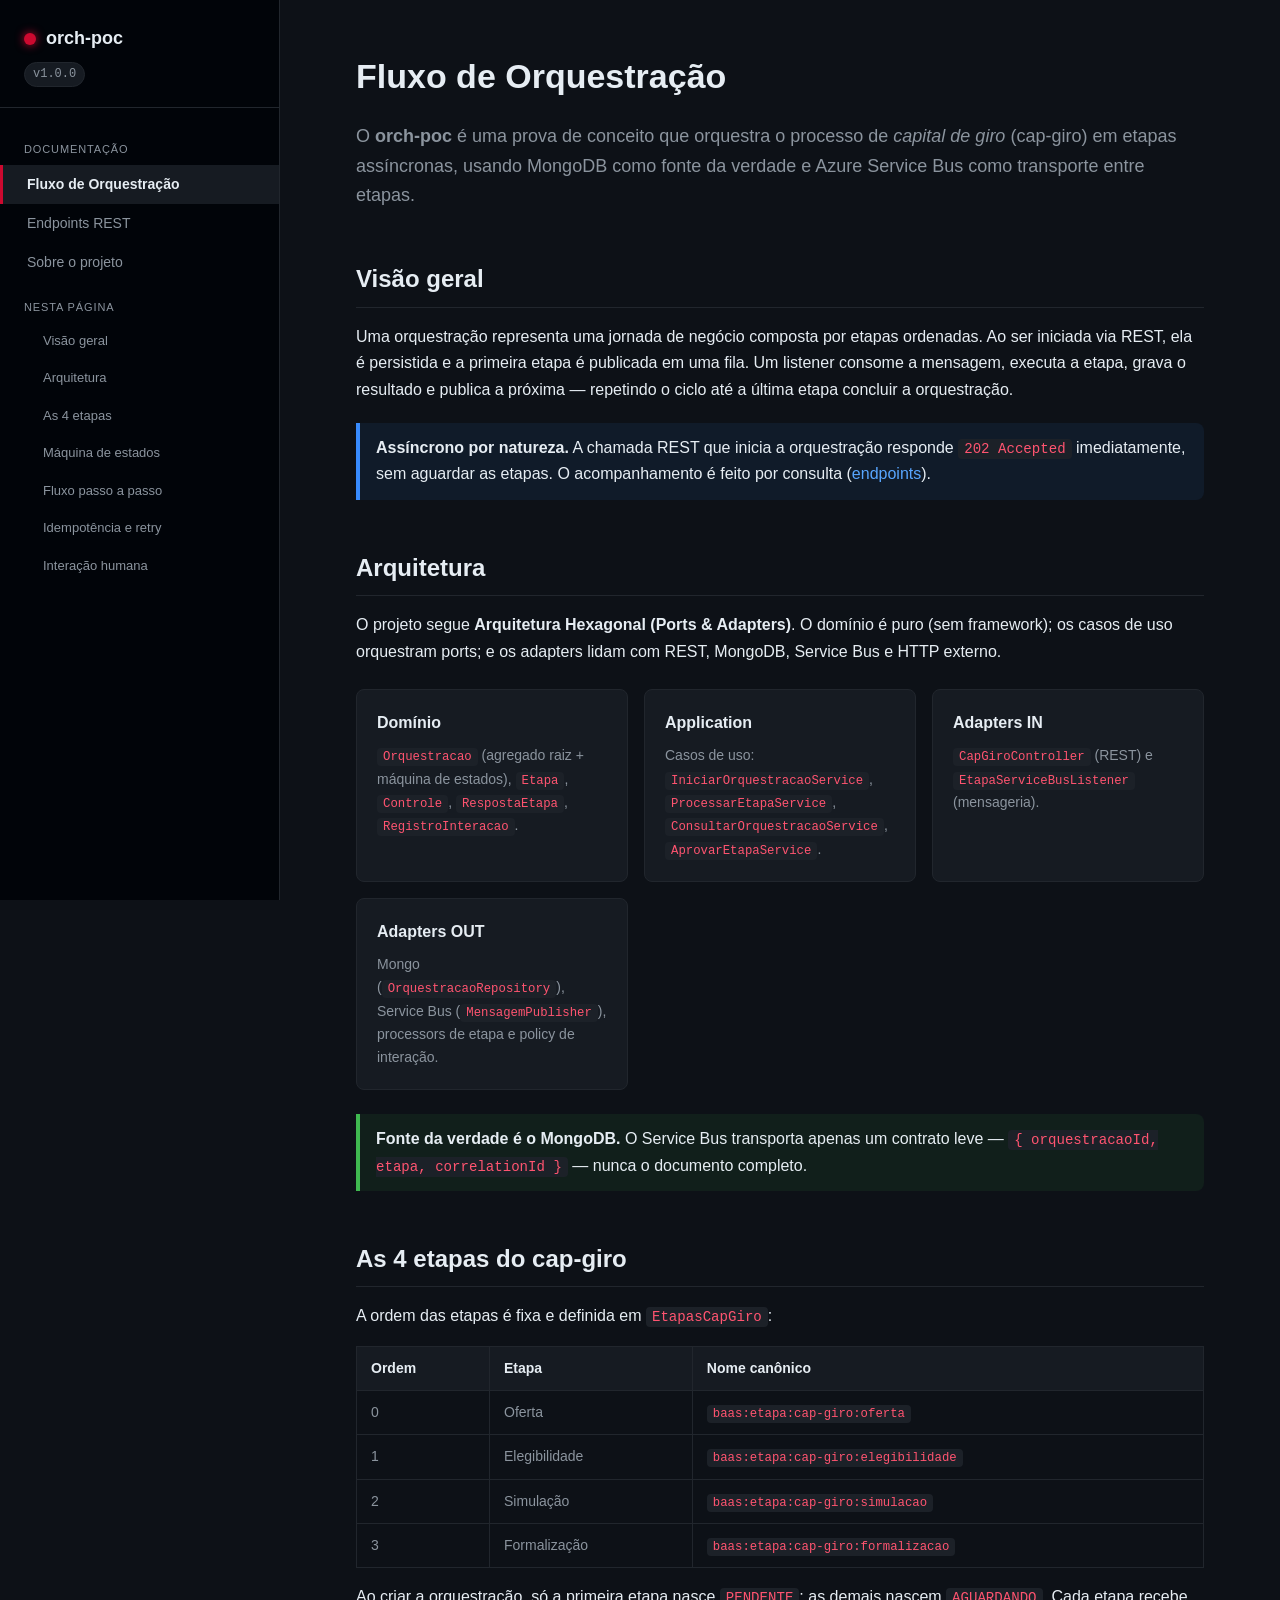
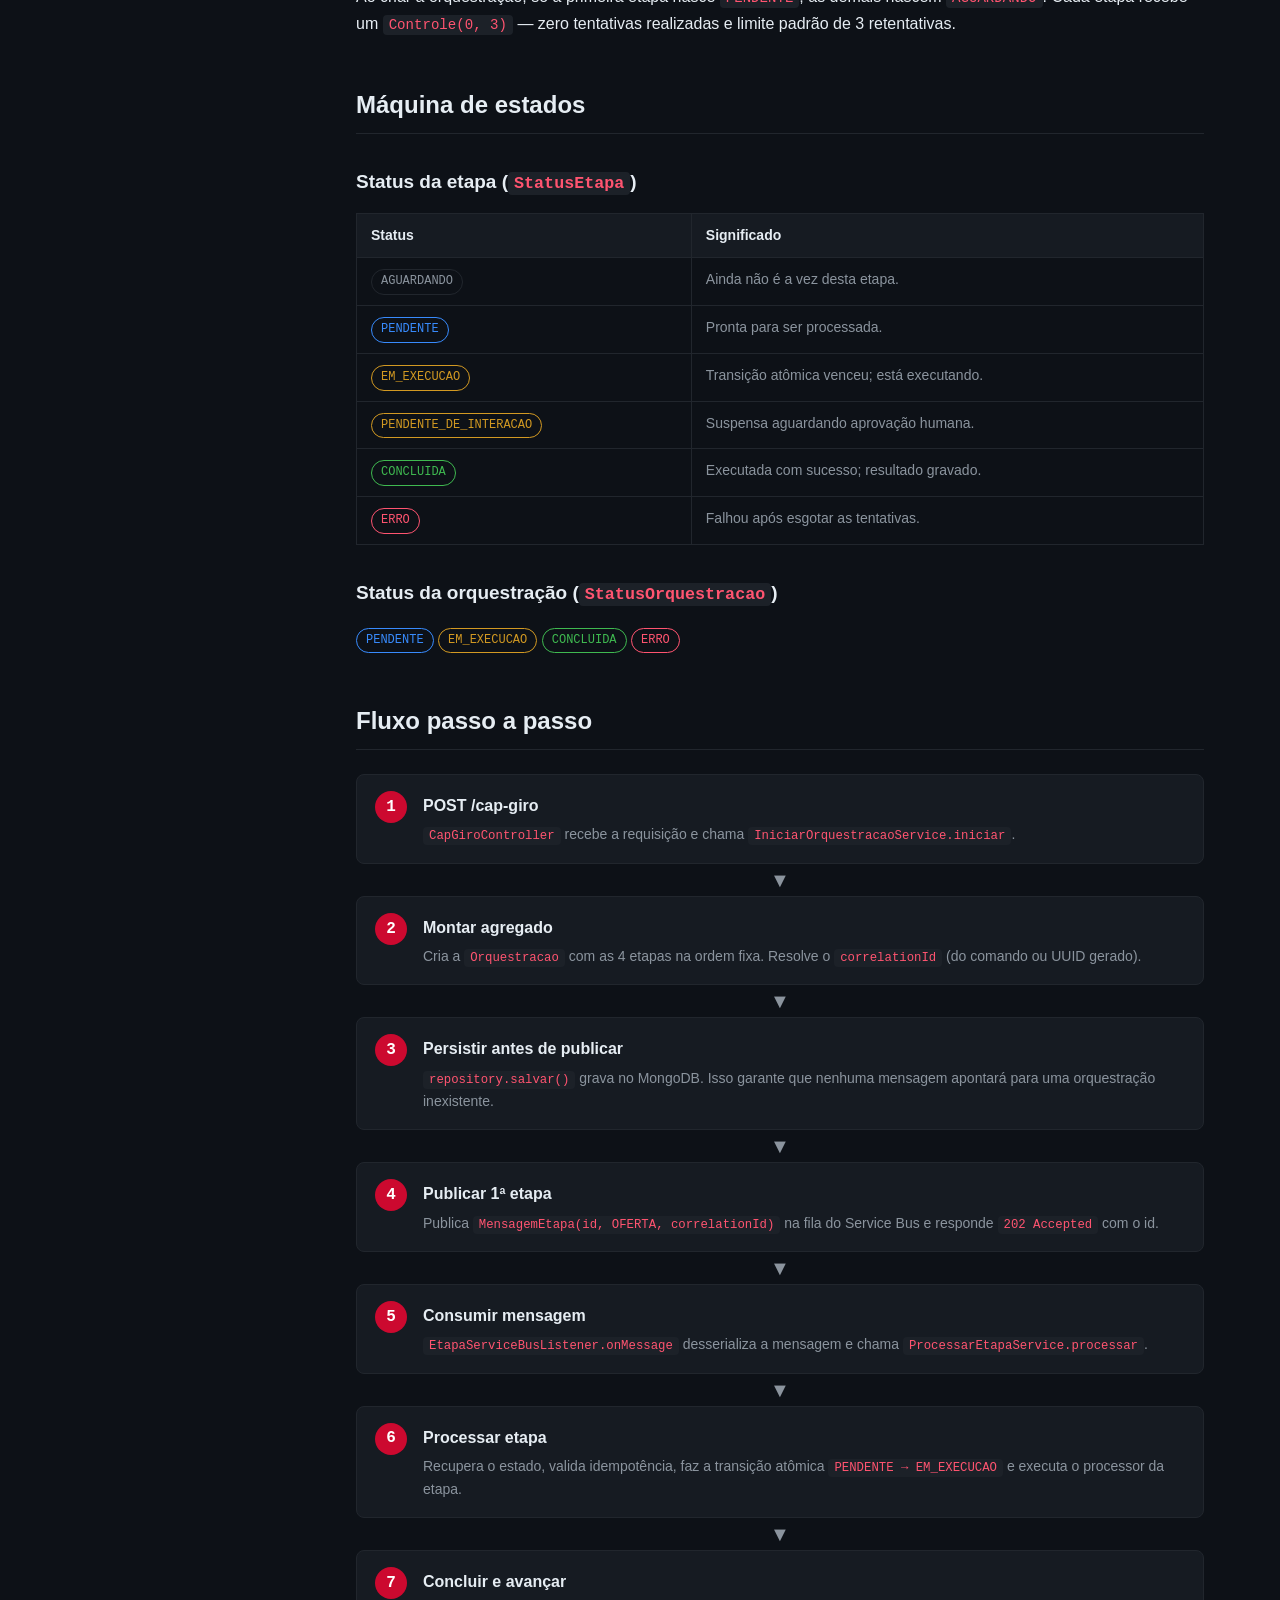
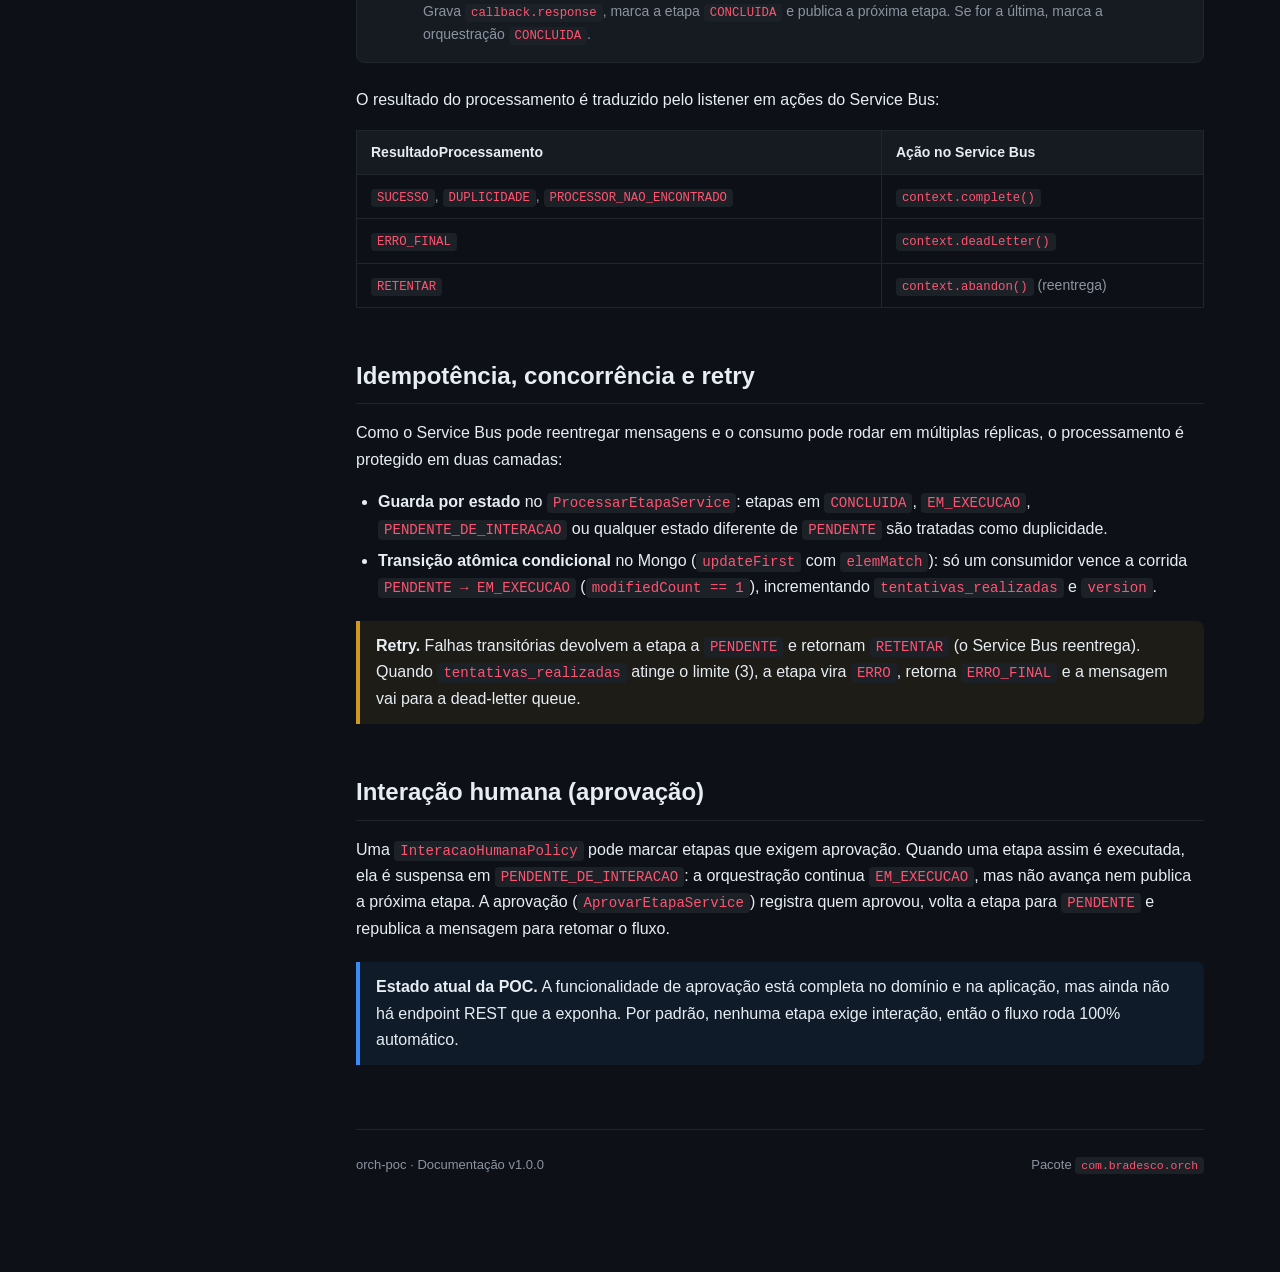
==== docs/index.html @ 972d3a6c "FEAT(INTERACTION)" ====
<!DOCTYPE html>
<html lang="pt-BR">
<head>
    <meta charset="UTF-8">
    <meta name="viewport" content="width=device-width, initial-scale=1.0">
    <title>orch-poc · Fluxo de Orquestração</title>
    <link rel="stylesheet" href="assets/style.css">
</head>
<body>
<div class="layout">

    <!-- ================= SIDEBAR ================= -->
    <aside class="sidebar">
        <div class="brand">
            <h1><span class="dot"></span> orch-poc</h1>
            <span class="ver">v1.0.0</span>
        </div>
        <nav>
            <div class="group-title">Documentação</div>
            <a href="index.html" class="active">Fluxo de Orquestração</a>
            <a href="endpoints.html">Endpoints REST</a>
            <a href="sobre.html">Sobre o projeto</a>

            <div class="group-title">Nesta página</div>
            <a href="#visao" class="sub">Visão geral</a>
            <a href="#arquitetura" class="sub">Arquitetura</a>
            <a href="#etapas" class="sub">As 4 etapas</a>
            <a href="#estados" class="sub">Máquina de estados</a>
            <a href="#fluxo" class="sub">Fluxo passo a passo</a>
            <a href="#idempotencia" class="sub">Idempotência e retry</a>
            <a href="#interacao" class="sub">Interação humana</a>
        </nav>
    </aside>

    <!-- ================= CONTEÚDO ================= -->
    <main class="content">
        <h1>Fluxo de Orquestração</h1>
        <p class="lead">
            O <strong>orch-poc</strong> é uma prova de conceito que orquestra o processo de
            <em>capital de giro</em> (cap-giro) em etapas assíncronas, usando MongoDB como fonte
            da verdade e Azure Service Bus como transporte entre etapas.
        </p>

        <!-- ---------- Visão geral ---------- -->
        <h2 id="visao">Visão geral</h2>
        <p>
            Uma orquestração representa uma jornada de negócio composta por etapas ordenadas.
            Ao ser iniciada via REST, ela é persistida e a primeira etapa é publicada em uma fila.
            Um listener consome a mensagem, executa a etapa, grava o resultado e publica a próxima —
            repetindo o ciclo até a última etapa concluir a orquestração.
        </p>
        <div class="note">
            <strong>Assíncrono por natureza.</strong> A chamada REST que inicia a orquestração
            responde <code>202 Accepted</code> imediatamente, sem aguardar as etapas. O
            acompanhamento é feito por consulta (<a href="endpoints.html">endpoints</a>).
        </div>

        <!-- ---------- Arquitetura ---------- -->
        <h2 id="arquitetura">Arquitetura</h2>
        <p>
            O projeto segue <strong>Arquitetura Hexagonal (Ports &amp; Adapters)</strong>. O domínio é
            puro (sem framework); os casos de uso orquestram ports; e os adapters lidam com REST,
            MongoDB, Service Bus e HTTP externo.
        </p>
        <div class="cards">
            <div class="card">
                <h3>Domínio</h3>
                <p><code>Orquestracao</code> (agregado raiz + máquina de estados), <code>Etapa</code>,
                <code>Controle</code>, <code>RespostaEtapa</code>, <code>RegistroInteracao</code>.</p>
            </div>
            <div class="card">
                <h3>Application</h3>
                <p>Casos de uso: <code>IniciarOrquestracaoService</code>,
                <code>ProcessarEtapaService</code>, <code>ConsultarOrquestracaoService</code>,
                <code>AprovarEtapaService</code>.</p>
            </div>
            <div class="card">
                <h3>Adapters IN</h3>
                <p><code>CapGiroController</code> (REST) e <code>EtapaServiceBusListener</code>
                (mensageria).</p>
            </div>
            <div class="card">
                <h3>Adapters OUT</h3>
                <p>Mongo (<code>OrquestracaoRepository</code>), Service Bus
                (<code>MensagemPublisher</code>), processors de etapa e policy de interação.</p>
            </div>
        </div>
        <div class="note tip">
            <strong>Fonte da verdade é o MongoDB.</strong> O Service Bus transporta apenas um
            contrato leve — <code>{ orquestracaoId, etapa, correlationId }</code> — nunca o
            documento completo.
        </div>

        <!-- ---------- Etapas ---------- -->
        <h2 id="etapas">As 4 etapas do cap-giro</h2>
        <p>A ordem das etapas é fixa e definida em <code>EtapasCapGiro</code>:</p>
        <table>
            <thead>
                <tr><th>Ordem</th><th>Etapa</th><th>Nome canônico</th></tr>
            </thead>
            <tbody>
                <tr><td>0</td><td>Oferta</td><td><code>baas:etapa:cap-giro:oferta</code></td></tr>
                <tr><td>1</td><td>Elegibilidade</td><td><code>baas:etapa:cap-giro:elegibilidade</code></td></tr>
                <tr><td>2</td><td>Simulação</td><td><code>baas:etapa:cap-giro:simulacao</code></td></tr>
                <tr><td>3</td><td>Formalização</td><td><code>baas:etapa:cap-giro:formalizacao</code></td></tr>
            </tbody>
        </table>
        <p>
            Ao criar a orquestração, só a primeira etapa nasce <code>PENDENTE</code>; as demais
            nascem <code>AGUARDANDO</code>. Cada etapa recebe um <code>Controle(0, 3)</code>
            — zero tentativas realizadas e limite padrão de 3 retentativas.
        </p>

        <!-- ---------- Estados ---------- -->
        <h2 id="estados">Máquina de estados</h2>
        <h3>Status da etapa (<code>StatusEtapa</code>)</h3>
        <table>
            <thead><tr><th>Status</th><th>Significado</th></tr></thead>
            <tbody>
                <tr><td><span class="pill">AGUARDANDO</span></td><td>Ainda não é a vez desta etapa.</td></tr>
                <tr><td><span class="pill info">PENDENTE</span></td><td>Pronta para ser processada.</td></tr>
                <tr><td><span class="pill warn">EM_EXECUCAO</span></td><td>Transição atômica venceu; está executando.</td></tr>
                <tr><td><span class="pill warn">PENDENTE_DE_INTERACAO</span></td><td>Suspensa aguardando aprovação humana.</td></tr>
                <tr><td><span class="pill ok">CONCLUIDA</span></td><td>Executada com sucesso; resultado gravado.</td></tr>
                <tr><td><span class="pill err">ERRO</span></td><td>Falhou após esgotar as tentativas.</td></tr>
            </tbody>
        </table>
        <h3>Status da orquestração (<code>StatusOrquestracao</code>)</h3>
        <p>
            <span class="pill info">PENDENTE</span>
            <span class="pill warn">EM_EXECUCAO</span>
            <span class="pill ok">CONCLUIDA</span>
            <span class="pill err">ERRO</span>
        </p>

        <!-- ---------- Fluxo passo a passo ---------- -->
        <h2 id="fluxo">Fluxo passo a passo</h2>
        <div class="flow">
            <div class="step">
                <div class="num">1</div>
                <div class="body">
                    <h4>POST /cap-giro</h4>
                    <p><code>CapGiroController</code> recebe a requisição e chama
                    <code>IniciarOrquestracaoService.iniciar</code>.</p>
                </div>
            </div>
            <div class="arrow">▼</div>
            <div class="step">
                <div class="num">2</div>
                <div class="body">
                    <h4>Montar agregado</h4>
                    <p>Cria a <code>Orquestracao</code> com as 4 etapas na ordem fixa. Resolve o
                    <code>correlationId</code> (do comando ou UUID gerado).</p>
                </div>
            </div>
            <div class="arrow">▼</div>
            <div class="step">
                <div class="num">3</div>
                <div class="body">
                    <h4>Persistir antes de publicar</h4>
                    <p><code>repository.salvar()</code> grava no MongoDB. Isso garante que nenhuma
                    mensagem apontará para uma orquestração inexistente.</p>
                </div>
            </div>
            <div class="arrow">▼</div>
            <div class="step">
                <div class="num">4</div>
                <div class="body">
                    <h4>Publicar 1ª etapa</h4>
                    <p>Publica <code>MensagemEtapa(id, OFERTA, correlationId)</code> na fila do
                    Service Bus e responde <code>202 Accepted</code> com o id.</p>
                </div>
            </div>
            <div class="arrow">▼</div>
            <div class="step">
                <div class="num">5</div>
                <div class="body">
                    <h4>Consumir mensagem</h4>
                    <p><code>EtapaServiceBusListener.onMessage</code> desserializa a mensagem e chama
                    <code>ProcessarEtapaService.processar</code>.</p>
                </div>
            </div>
            <div class="arrow">▼</div>
            <div class="step">
                <div class="num">6</div>
                <div class="body">
                    <h4>Processar etapa</h4>
                    <p>Recupera o estado, valida idempotência, faz a transição atômica
                    <code>PENDENTE → EM_EXECUCAO</code> e executa o processor da etapa.</p>
                </div>
            </div>
            <div class="arrow">▼</div>
            <div class="step">
                <div class="num">7</div>
                <div class="body">
                    <h4>Concluir e avançar</h4>
                    <p>Grava <code>callback.response</code>, marca a etapa <code>CONCLUIDA</code> e
                    publica a próxima etapa. Se for a última, marca a orquestração
                    <code>CONCLUIDA</code>.</p>
                </div>
            </div>
        </div>

        <p>O resultado do processamento é traduzido pelo listener em ações do Service Bus:</p>
        <table>
            <thead><tr><th>ResultadoProcessamento</th><th>Ação no Service Bus</th></tr></thead>
            <tbody>
                <tr><td><code>SUCESSO</code>, <code>DUPLICIDADE</code>, <code>PROCESSOR_NAO_ENCONTRADO</code></td><td><code>context.complete()</code></td></tr>
                <tr><td><code>ERRO_FINAL</code></td><td><code>context.deadLetter()</code></td></tr>
                <tr><td><code>RETENTAR</code></td><td><code>context.abandon()</code> (reentrega)</td></tr>
            </tbody>
        </table>

        <!-- ---------- Idempotência ---------- -->
        <h2 id="idempotencia">Idempotência, concorrência e retry</h2>
        <p>
            Como o Service Bus pode reentregar mensagens e o consumo pode rodar em múltiplas
            réplicas, o processamento é protegido em duas camadas:
        </p>
        <ul>
            <li>
                <strong>Guarda por estado</strong> no <code>ProcessarEtapaService</code>: etapas em
                <code>CONCLUIDA</code>, <code>EM_EXECUCAO</code>, <code>PENDENTE_DE_INTERACAO</code>
                ou qualquer estado diferente de <code>PENDENTE</code> são tratadas como duplicidade.
            </li>
            <li>
                <strong>Transição atômica condicional</strong> no Mongo
                (<code>updateFirst</code> com <code>elemMatch</code>): só um consumidor vence a
                corrida <code>PENDENTE → EM_EXECUCAO</code> (<code>modifiedCount == 1</code>),
                incrementando <code>tentativas_realizadas</code> e <code>version</code>.
            </li>
        </ul>
        <div class="note warn">
            <strong>Retry.</strong> Falhas transitórias devolvem a etapa a <code>PENDENTE</code> e
            retornam <code>RETENTAR</code> (o Service Bus reentrega). Quando
            <code>tentativas_realizadas</code> atinge o limite (3), a etapa vira <code>ERRO</code>,
            retorna <code>ERRO_FINAL</code> e a mensagem vai para a dead-letter queue.
        </div>

        <!-- ---------- Interação humana ---------- -->
        <h2 id="interacao">Interação humana (aprovação)</h2>
        <p>
            Uma <code>InteracaoHumanaPolicy</code> pode marcar etapas que exigem aprovação. Quando
            uma etapa assim é executada, ela é suspensa em <code>PENDENTE_DE_INTERACAO</code>:
            a orquestração continua <code>EM_EXECUCAO</code>, mas não avança nem publica a próxima
            etapa. A aprovação (<code>AprovarEtapaService</code>) registra quem aprovou, volta a
            etapa para <code>PENDENTE</code> e republica a mensagem para retomar o fluxo.
        </p>
        <div class="note">
            <strong>Estado atual da POC.</strong> A funcionalidade de aprovação está completa no
            domínio e na aplicação, mas ainda não há endpoint REST que a exponha. Por padrão,
            nenhuma etapa exige interação, então o fluxo roda 100% automático.
        </div>

        <footer class="docfooter">
            <span>orch-poc · Documentação v1.0.0</span>
            <span>Pacote <code>com.bradesco.orch</code></span>
        </footer>
    </main>
</div>
</body>
</html>
---- docs/assets/style.css ----
/* ==========================================================================
   orch-poc — documentacao
   Tema escuro com sidebar fixa. Compartilhado por todas as paginas.
   ========================================================================== */

:root {
    --bg: #0d1117;
    --bg-elev: #161b22;
    --bg-sidebar: #010409;
    --border: #21262d;
    --text: #e6edf3;
    --text-muted: #8b949e;
    --accent: #cc092f;          /* vermelho Bradesco */
    --accent-soft: #ff5470;
    --link: #58a6ff;
    --code-bg: #1c2128;
    --green: #3fb950;
    --yellow: #d29922;
    --blue: #388bfd;
    --purple: #a371f7;
    --sidebar-w: 280px;
    --radius: 8px;
    --font: -apple-system, BlinkMacSystemFont, "Segoe UI", Roboto, Helvetica, Arial, sans-serif;
    --mono: "SFMono-Regular", ui-monospace, "Cascadia Code", Consolas, "Liberation Mono", monospace;
}

* { box-sizing: border-box; }

html { scroll-behavior: smooth; }

body {
    margin: 0;
    background: var(--bg);
    color: var(--text);
    font-family: var(--font);
    font-size: 16px;
    line-height: 1.65;
    -webkit-font-smoothing: antialiased;
}

a { color: var(--link); text-decoration: none; }
a:hover { text-decoration: underline; }

/* ---------- Layout ---------- */
.layout { display: flex; min-height: 100vh; }

/* ---------- Sidebar ---------- */
.sidebar {
    width: var(--sidebar-w);
    min-width: var(--sidebar-w);
    background: var(--bg-sidebar);
    border-right: 1px solid var(--border);
    padding: 24px 0;
    position: sticky;
    top: 0;
    height: 100vh;
    overflow-y: auto;
}

.sidebar .brand {
    padding: 0 24px 20px;
    border-bottom: 1px solid var(--border);
    margin-bottom: 16px;
}
.sidebar .brand h1 {
    font-size: 18px;
    margin: 0;
    display: flex;
    align-items: center;
    gap: 10px;
}
.sidebar .brand .dot {
    width: 12px; height: 12px; border-radius: 50%;
    background: var(--accent);
    box-shadow: 0 0 10px var(--accent);
}
.sidebar .brand .ver {
    display: inline-block;
    margin-top: 8px;
    font-size: 12px;
    color: var(--text-muted);
    font-family: var(--mono);
    background: var(--bg-elev);
    border: 1px solid var(--border);
    padding: 2px 8px;
    border-radius: 20px;
}

.sidebar nav .group-title {
    padding: 16px 24px 6px;
    font-size: 11px;
    letter-spacing: 0.08em;
    text-transform: uppercase;
    color: var(--text-muted);
}
.sidebar nav a {
    display: block;
    padding: 8px 24px;
    color: var(--text-muted);
    border-left: 3px solid transparent;
    font-size: 14px;
}
.sidebar nav a:hover {
    color: var(--text);
    background: var(--bg-elev);
    text-decoration: none;
}
.sidebar nav a.active {
    color: var(--text);
    border-left-color: var(--accent);
    background: var(--bg-elev);
    font-weight: 600;
}
.sidebar nav a.sub { padding-left: 40px; font-size: 13px; }

/* ---------- Content ---------- */
.content {
    flex: 1;
    padding: 48px 56px 96px;
    max-width: 960px;
    margin: 0 auto;
    width: 100%;
}

.content h1 { font-size: 34px; margin: 0 0 8px; }
.content h2 {
    font-size: 24px;
    margin: 48px 0 16px;
    padding-bottom: 8px;
    border-bottom: 1px solid var(--border);
}
.content h3 { font-size: 19px; margin: 32px 0 12px; }
.content p { color: var(--text); }
.content .lead { color: var(--text-muted); font-size: 18px; margin-bottom: 32px; }

.content ul, .content ol { padding-left: 22px; }
.content li { margin: 6px 0; }

/* ---------- Code ---------- */
code {
    font-family: var(--mono);
    font-size: 0.88em;
    background: var(--code-bg);
    padding: 2px 6px;
    border-radius: 4px;
    color: var(--accent-soft);
}
pre {
    background: var(--code-bg);
    border: 1px solid var(--border);
    border-radius: var(--radius);
    padding: 16px 18px;
    overflow-x: auto;
    line-height: 1.5;
}
pre code {
    background: none;
    padding: 0;
    color: var(--text);
    font-size: 13.5px;
}

/* ---------- Tables ---------- */
table {
    width: 100%;
    border-collapse: collapse;
    margin: 16px 0;
    font-size: 14px;
}
th, td {
    text-align: left;
    padding: 10px 14px;
    border: 1px solid var(--border);
    vertical-align: top;
}
th { background: var(--bg-elev); color: var(--text); font-weight: 600; }
td { color: var(--text-muted); }
td code { color: var(--accent-soft); }

/* ---------- Callouts ---------- */
.note {
    border-left: 4px solid var(--blue);
    background: rgba(56, 139, 253, 0.08);
    padding: 12px 16px;
    border-radius: 0 var(--radius) var(--radius) 0;
    margin: 20px 0;
}
.note.warn { border-left-color: var(--yellow); background: rgba(210, 153, 34, 0.08); }
.note.tip  { border-left-color: var(--green); background: rgba(63, 185, 80, 0.08); }
.note strong { color: var(--text); }

/* ---------- HTTP method badges ---------- */
.method {
    display: inline-block;
    font-family: var(--mono);
    font-size: 12px;
    font-weight: 700;
    padding: 3px 10px;
    border-radius: 5px;
    margin-right: 8px;
    color: #fff;
}
.method.get  { background: var(--blue); }
.method.post { background: var(--green); }
.method.put  { background: var(--yellow); color: #000; }
.method.del  { background: var(--accent); }

.endpoint {
    background: var(--bg-elev);
    border: 1px solid var(--border);
    border-radius: var(--radius);
    padding: 20px 24px;
    margin: 24px 0;
}
.endpoint .path {
    font-family: var(--mono);
    font-size: 15px;
    color: var(--text);
}

/* ---------- Status pills ---------- */
.pill {
    display: inline-block;
    font-family: var(--mono);
    font-size: 12px;
    padding: 2px 9px;
    border-radius: 20px;
    border: 1px solid var(--border);
    color: var(--text-muted);
}
.pill.ok   { color: var(--green);  border-color: var(--green); }
.pill.warn { color: var(--yellow); border-color: var(--yellow); }
.pill.err  { color: var(--accent-soft); border-color: var(--accent-soft); }
.pill.info { color: var(--blue);   border-color: var(--blue); }

/* ---------- Flow diagram ---------- */
.flow {
    display: flex;
    flex-direction: column;
    gap: 12px;
    margin: 24px 0;
}
.flow .step {
    display: flex;
    gap: 16px;
    align-items: flex-start;
    background: var(--bg-elev);
    border: 1px solid var(--border);
    border-radius: var(--radius);
    padding: 16px 18px;
}
.flow .step .num {
    flex: 0 0 32px;
    height: 32px; width: 32px;
    display: flex; align-items: center; justify-content: center;
    background: var(--accent);
    color: #fff;
    border-radius: 50%;
    font-weight: 700;
    font-family: var(--mono);
}
.flow .step .body h4 { margin: 2px 0 4px; font-size: 16px; }
.flow .step .body p { margin: 0; color: var(--text-muted); font-size: 14px; }
.flow .arrow { text-align: center; color: var(--text-muted); font-size: 20px; line-height: 0.4; }

/* ---------- Cards ---------- */
.cards { display: grid; grid-template-columns: repeat(auto-fit, minmax(220px, 1fr)); gap: 16px; margin: 24px 0; }
.card {
    background: var(--bg-elev);
    border: 1px solid var(--border);
    border-radius: var(--radius);
    padding: 20px;
}
.card h3 { margin: 0 0 8px; font-size: 16px; }
.card p { margin: 0; color: var(--text-muted); font-size: 14px; }

/* ---------- Footer ---------- */
.docfooter {
    margin-top: 64px;
    padding-top: 24px;
    border-top: 1px solid var(--border);
    color: var(--text-muted);
    font-size: 13px;
    display: flex;
    justify-content: space-between;
    flex-wrap: wrap;
    gap: 8px;
}

/* ---------- Responsive ---------- */
@media (max-width: 800px) {
    .layout { flex-direction: column; }
    .sidebar { width: 100%; min-width: 0; height: auto; position: relative; }
    .sidebar { height: auto; }
    .content { padding: 32px 20px 64px; }
}
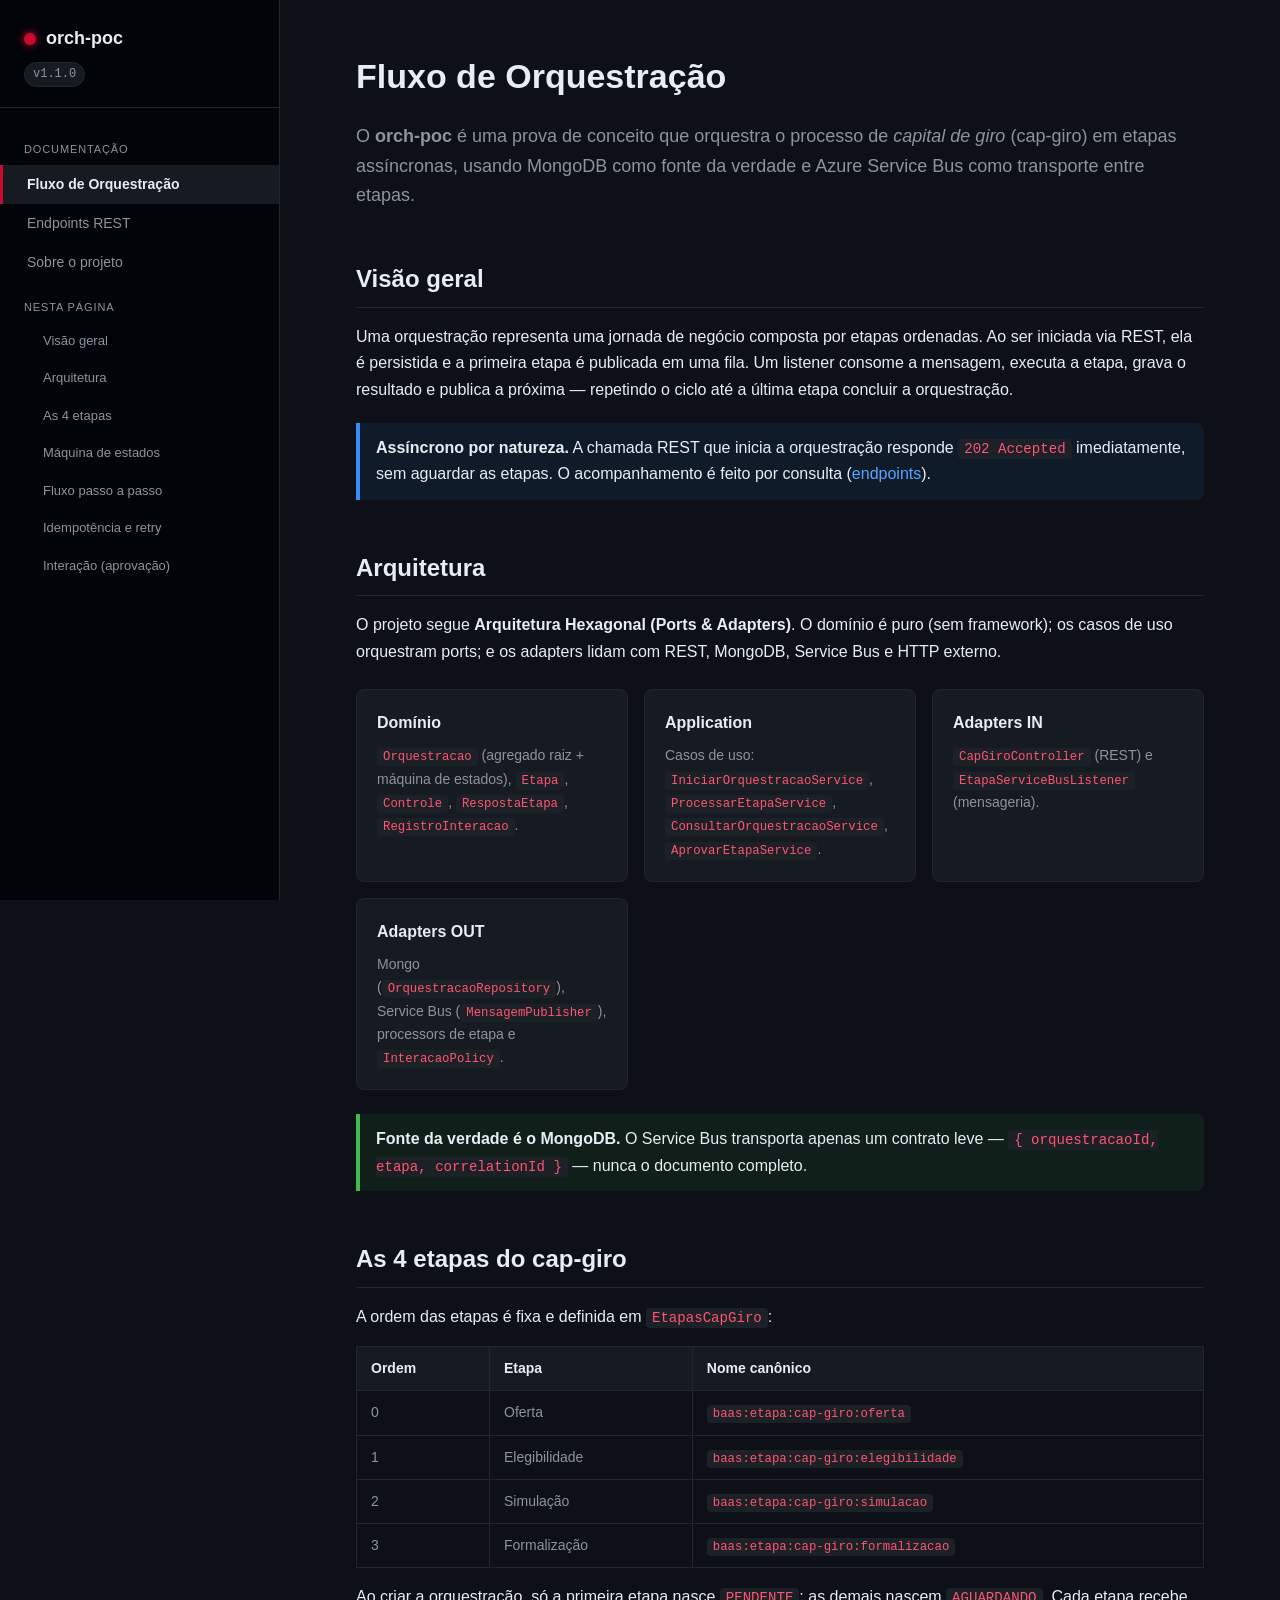
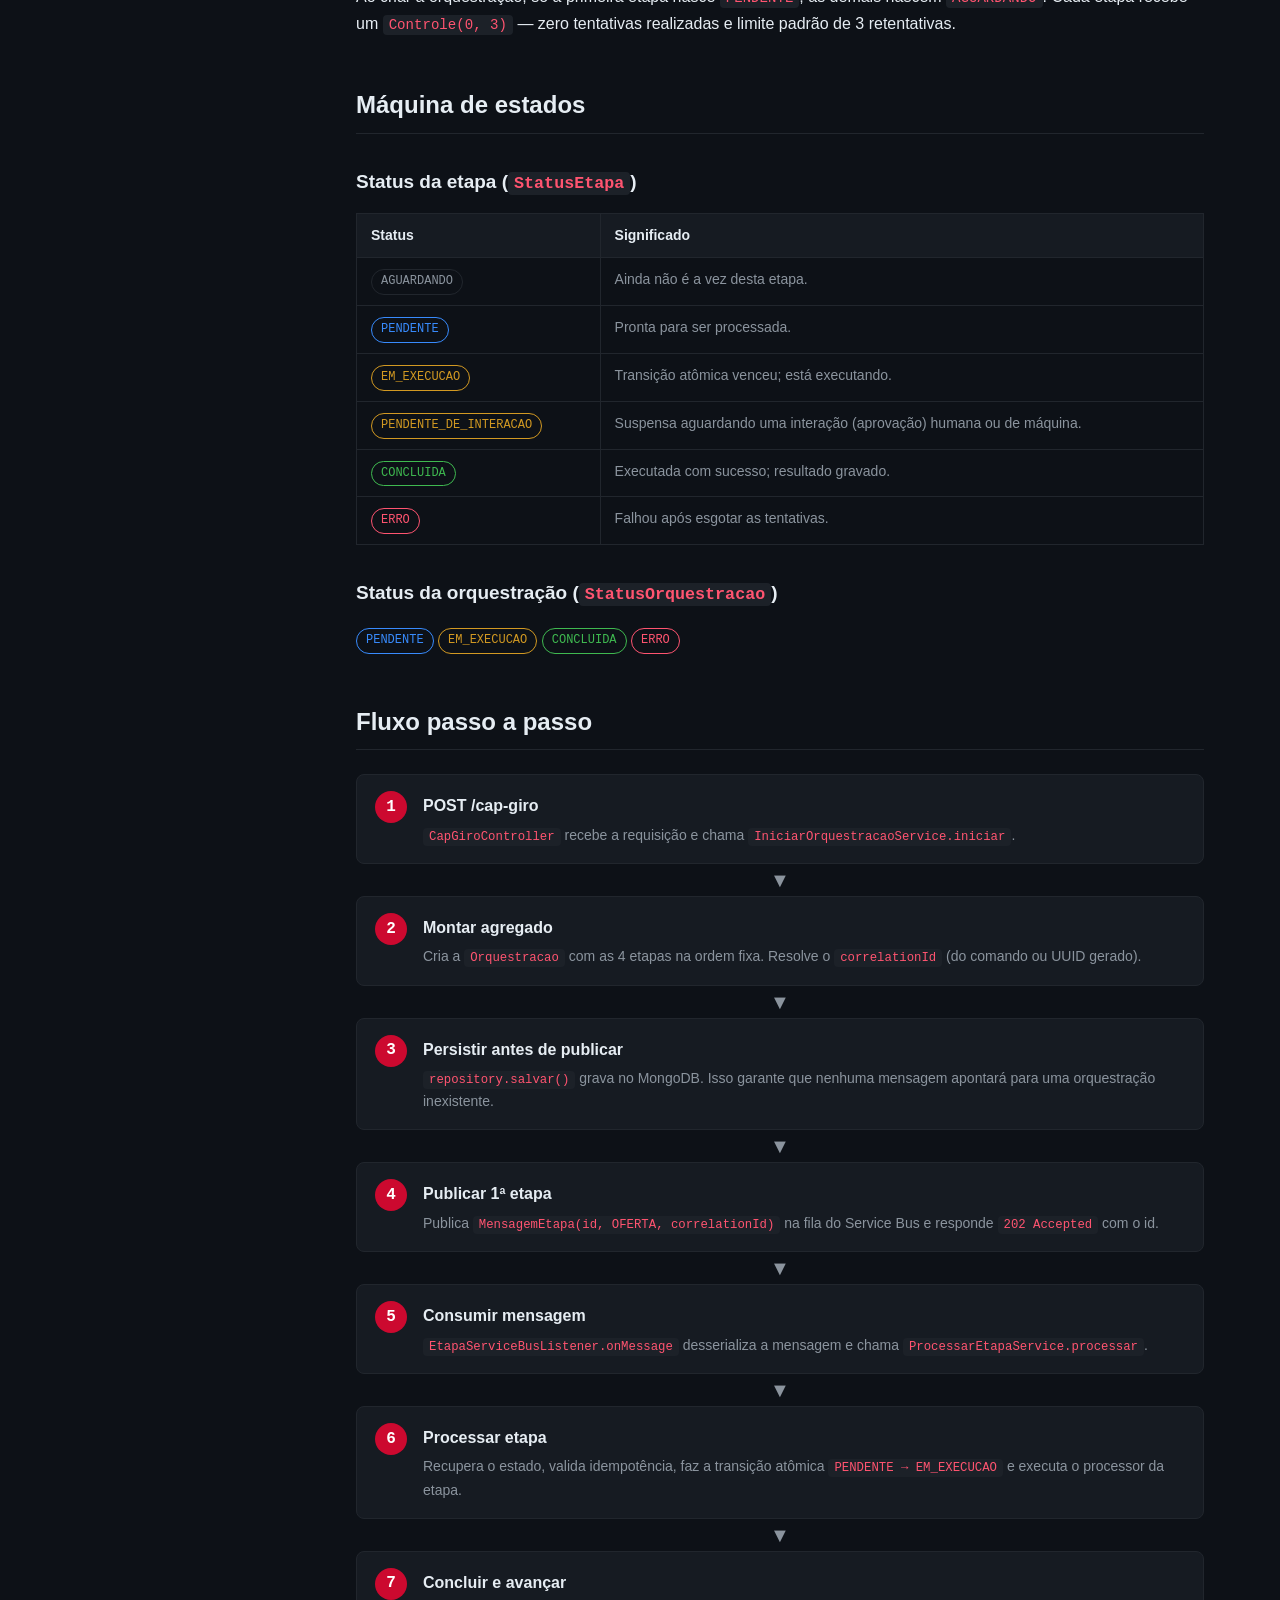
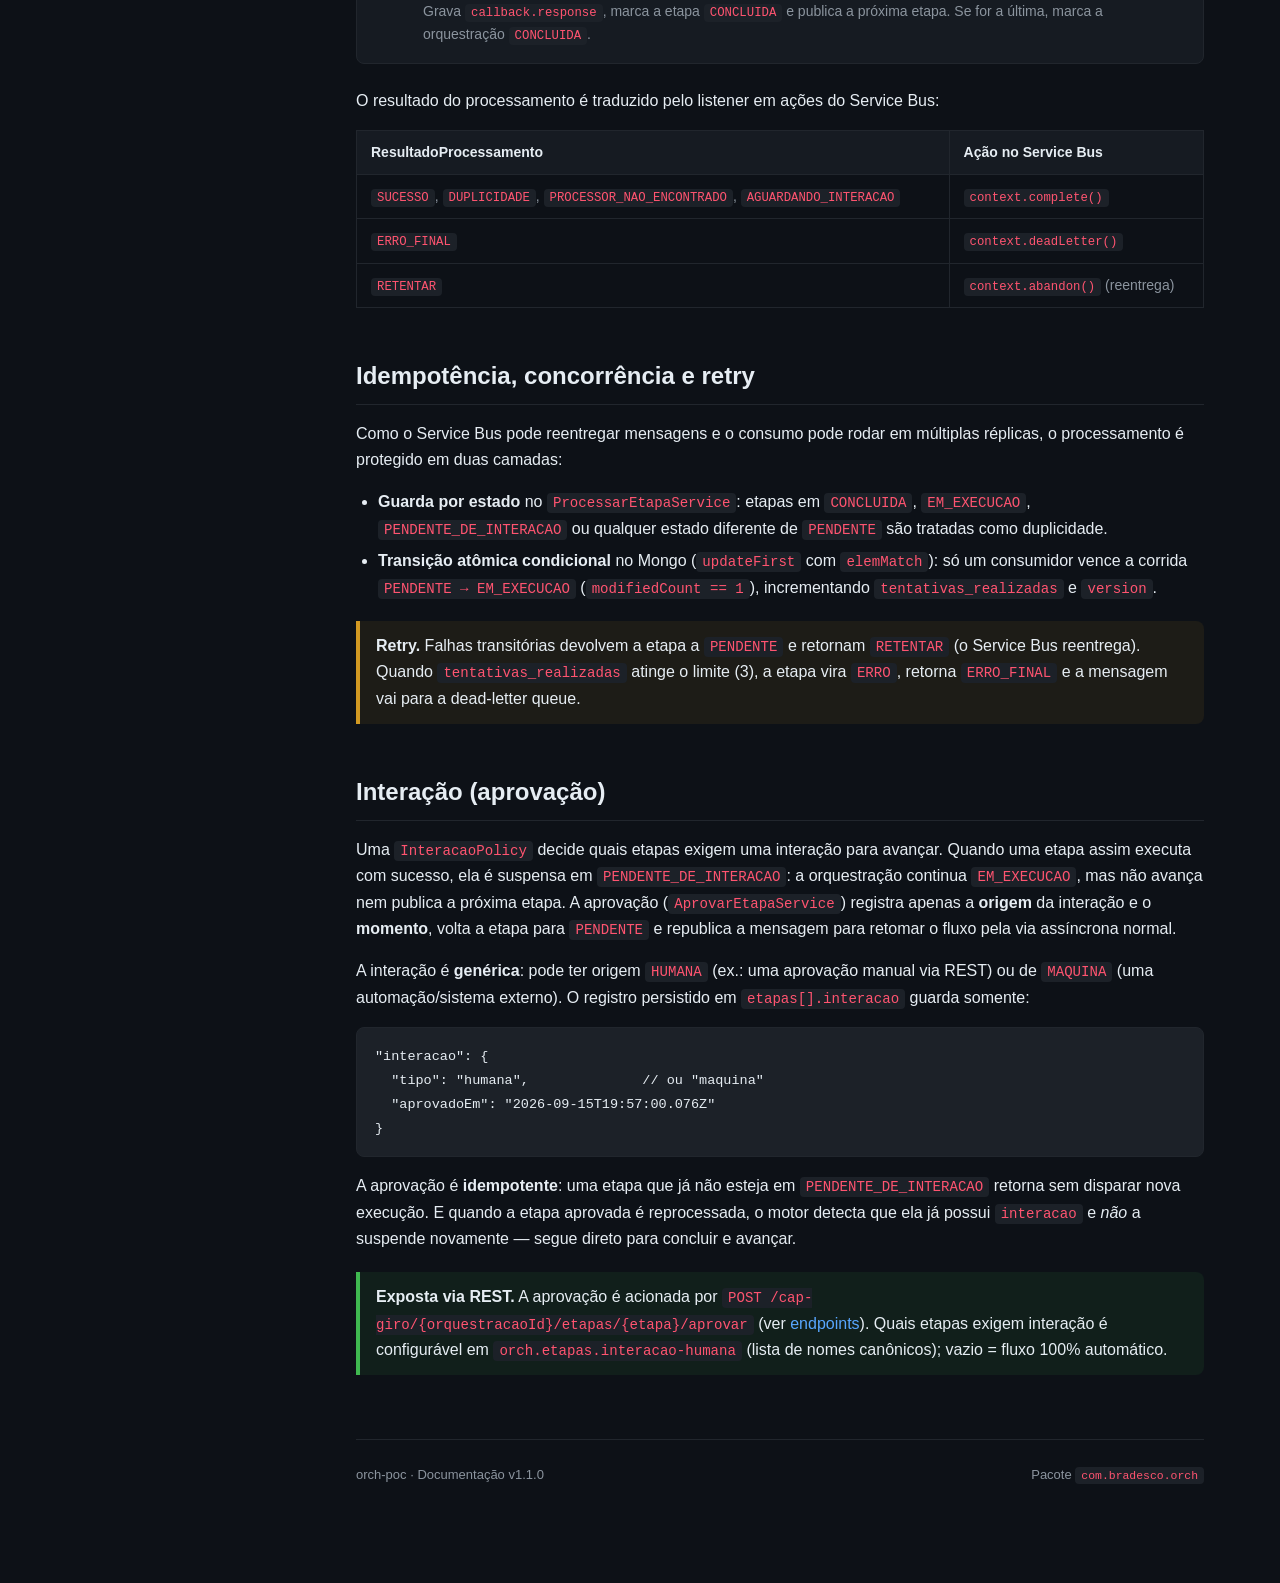
==== commit db3c015d: "FEAT(INTERACTION)" ====
--- a/docs/index.html
+++ b/docs/index.html
@@ -13,7 +13,7 @@
     <aside class="sidebar">
         <div class="brand">
             <h1><span class="dot"></span> orch-poc</h1>
-            <span class="ver">v1.0.0</span>
+            <span class="ver">v1.1.0</span>
         </div>
         <nav>
             <div class="group-title">Documentação</div>
@@ -28,7 +28,7 @@
             <a href="#estados" class="sub">Máquina de estados</a>
             <a href="#fluxo" class="sub">Fluxo passo a passo</a>
             <a href="#idempotencia" class="sub">Idempotência e retry</a>
-            <a href="#interacao" class="sub">Interação humana</a>
+            <a href="#interacao" class="sub">Interação (aprovação)</a>
         </nav>
     </aside>
 
@@ -82,7 +82,7 @@
             <div class="card">
                 <h3>Adapters OUT</h3>
                 <p>Mongo (<code>OrquestracaoRepository</code>), Service Bus
-                (<code>MensagemPublisher</code>), processors de etapa e policy de interação.</p>
+                (<code>MensagemPublisher</code>), processors de etapa e <code>InteracaoPolicy</code>.</p>
             </div>
         </div>
         <div class="note tip">
@@ -120,7 +120,7 @@
                 <tr><td><span class="pill">AGUARDANDO</span></td><td>Ainda não é a vez desta etapa.</td></tr>
                 <tr><td><span class="pill info">PENDENTE</span></td><td>Pronta para ser processada.</td></tr>
                 <tr><td><span class="pill warn">EM_EXECUCAO</span></td><td>Transição atômica venceu; está executando.</td></tr>
-                <tr><td><span class="pill warn">PENDENTE_DE_INTERACAO</span></td><td>Suspensa aguardando aprovação humana.</td></tr>
+                <tr><td><span class="pill warn">PENDENTE_DE_INTERACAO</span></td><td>Suspensa aguardando uma interação (aprovação) humana ou de máquina.</td></tr>
                 <tr><td><span class="pill ok">CONCLUIDA</span></td><td>Executada com sucesso; resultado gravado.</td></tr>
                 <tr><td><span class="pill err">ERRO</span></td><td>Falhou após esgotar as tentativas.</td></tr>
             </tbody>
@@ -205,7 +205,7 @@
         <table>
             <thead><tr><th>ResultadoProcessamento</th><th>Ação no Service Bus</th></tr></thead>
             <tbody>
-                <tr><td><code>SUCESSO</code>, <code>DUPLICIDADE</code>, <code>PROCESSOR_NAO_ENCONTRADO</code></td><td><code>context.complete()</code></td></tr>
+                <tr><td><code>SUCESSO</code>, <code>DUPLICIDADE</code>, <code>PROCESSOR_NAO_ENCONTRADO</code>, <code>AGUARDANDO_INTERACAO</code></td><td><code>context.complete()</code></td></tr>
                 <tr><td><code>ERRO_FINAL</code></td><td><code>context.deadLetter()</code></td></tr>
                 <tr><td><code>RETENTAR</code></td><td><code>context.abandon()</code> (reentrega)</td></tr>
             </tbody>
@@ -237,23 +237,42 @@
             retorna <code>ERRO_FINAL</code> e a mensagem vai para a dead-letter queue.
         </div>
 
-        <!-- ---------- Interação humana ---------- -->
-        <h2 id="interacao">Interação humana (aprovação)</h2>
-        <p>
-            Uma <code>InteracaoHumanaPolicy</code> pode marcar etapas que exigem aprovação. Quando
-            uma etapa assim é executada, ela é suspensa em <code>PENDENTE_DE_INTERACAO</code>:
-            a orquestração continua <code>EM_EXECUCAO</code>, mas não avança nem publica a próxima
-            etapa. A aprovação (<code>AprovarEtapaService</code>) registra quem aprovou, volta a
-            etapa para <code>PENDENTE</code> e republica a mensagem para retomar o fluxo.
-        </p>
-        <div class="note">
-            <strong>Estado atual da POC.</strong> A funcionalidade de aprovação está completa no
-            domínio e na aplicação, mas ainda não há endpoint REST que a exponha. Por padrão,
-            nenhuma etapa exige interação, então o fluxo roda 100% automático.
+        <!-- ---------- Interação (aprovação) ---------- -->
+        <h2 id="interacao">Interação (aprovação)</h2>
+        <p>
+            Uma <code>InteracaoPolicy</code> decide quais etapas exigem uma interação para avançar.
+            Quando uma etapa assim executa com sucesso, ela é suspensa em
+            <code>PENDENTE_DE_INTERACAO</code>: a orquestração continua <code>EM_EXECUCAO</code>,
+            mas não avança nem publica a próxima etapa. A aprovação
+            (<code>AprovarEtapaService</code>) registra apenas a <strong>origem</strong> da
+            interação e o <strong>momento</strong>, volta a etapa para <code>PENDENTE</code> e
+            republica a mensagem para retomar o fluxo pela via assíncrona normal.
+        </p>
+        <p>
+            A interação é <strong>genérica</strong>: pode ter origem <code>HUMANA</code> (ex.: uma
+            aprovação manual via REST) ou de <code>MAQUINA</code> (uma automação/sistema externo).
+            O registro persistido em <code>etapas[].interacao</code> guarda somente:
+        </p>
+        <pre><code>"interacao": {
+  "tipo": "humana",              // ou "maquina"
+  "aprovadoEm": "2026-09-15T19:57:00.076Z"
+}</code></pre>
+        <p>
+            A aprovação é <strong>idempotente</strong>: uma etapa que já não esteja em
+            <code>PENDENTE_DE_INTERACAO</code> retorna sem disparar nova execução. E quando a etapa
+            aprovada é reprocessada, o motor detecta que ela já possui <code>interacao</code> e
+            <em>não</em> a suspende novamente — segue direto para concluir e avançar.
+        </p>
+        <div class="note tip">
+            <strong>Exposta via REST.</strong> A aprovação é acionada por
+            <code>POST /cap-giro/{orquestracaoId}/etapas/{etapa}/aprovar</code> (ver
+            <a href="endpoints.html#aprovar">endpoints</a>). Quais etapas exigem interação é
+            configurável em <code>orch.etapas.interacao-humana</code> (lista de nomes canônicos);
+            vazio = fluxo 100% automático.
         </div>
 
         <footer class="docfooter">
-            <span>orch-poc · Documentação v1.0.0</span>
+            <span>orch-poc · Documentação v1.1.0</span>
             <span>Pacote <code>com.bradesco.orch</code></span>
         </footer>
     </main>
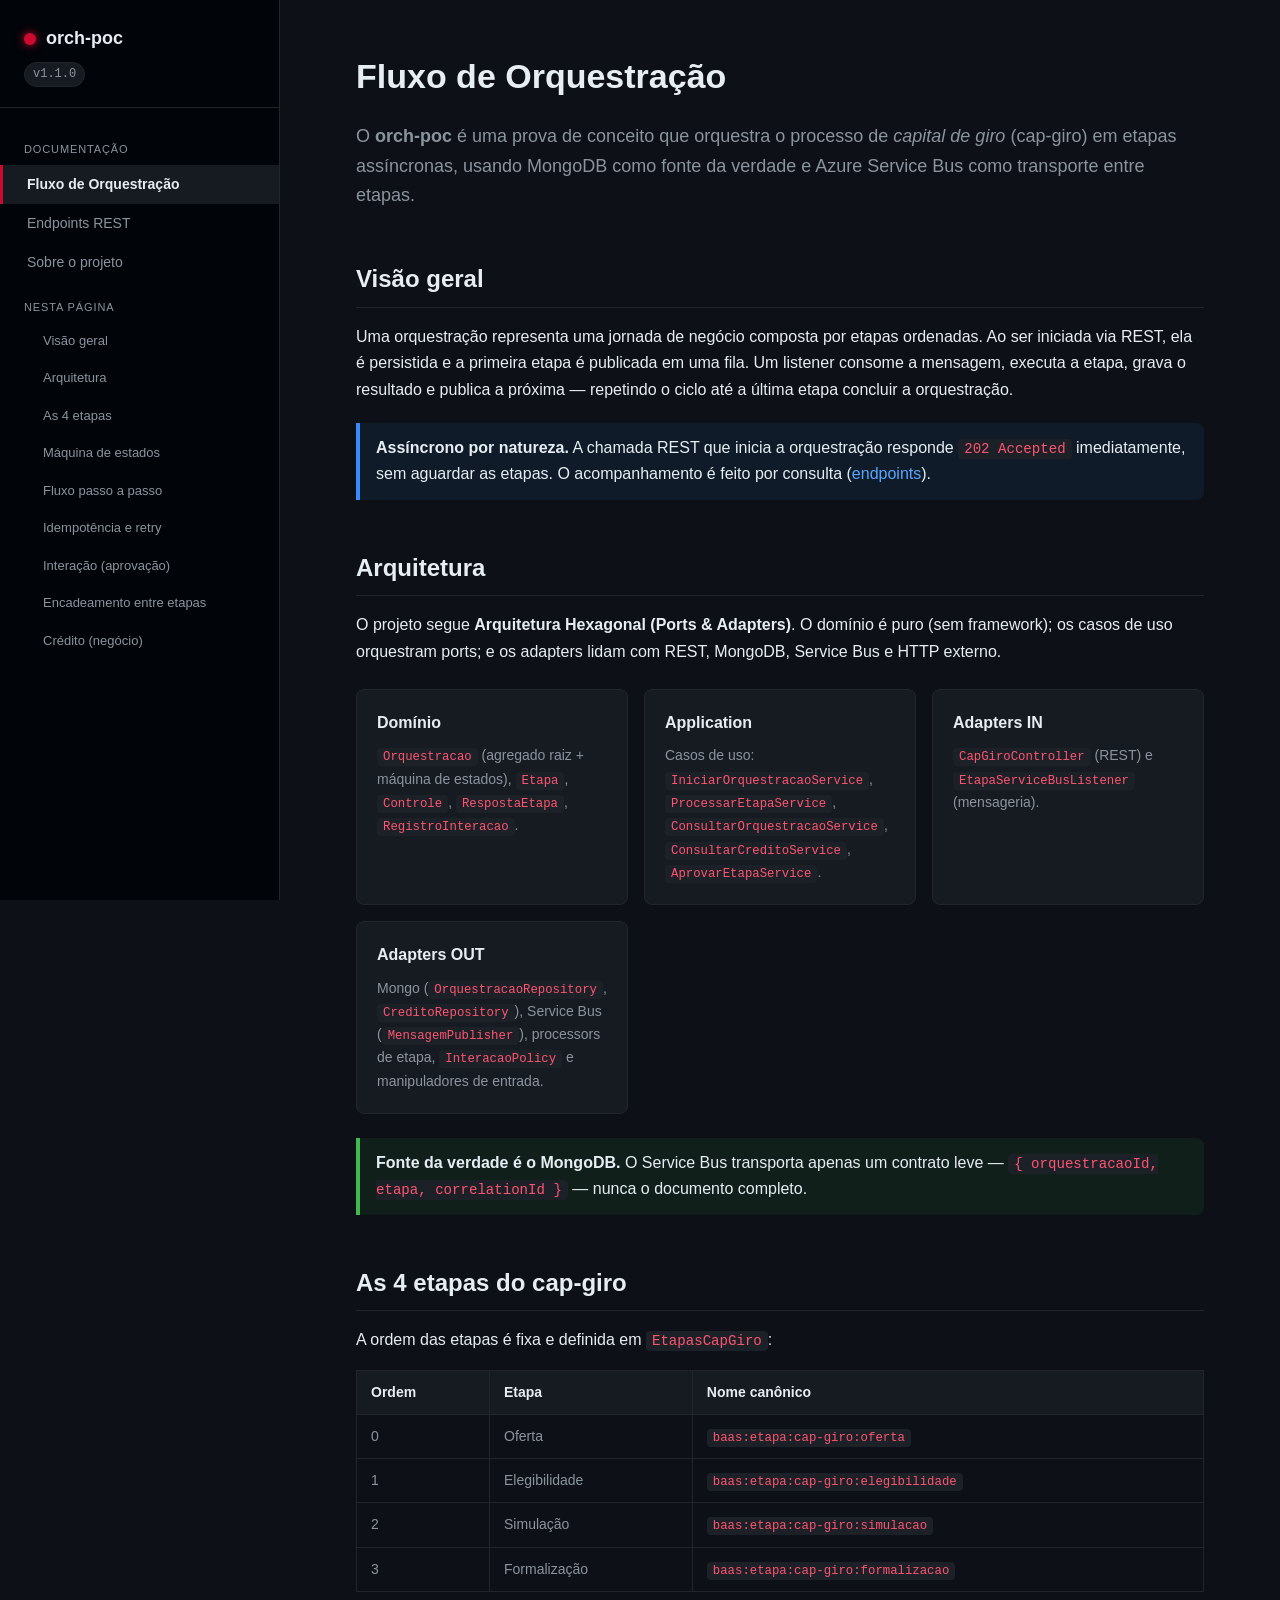
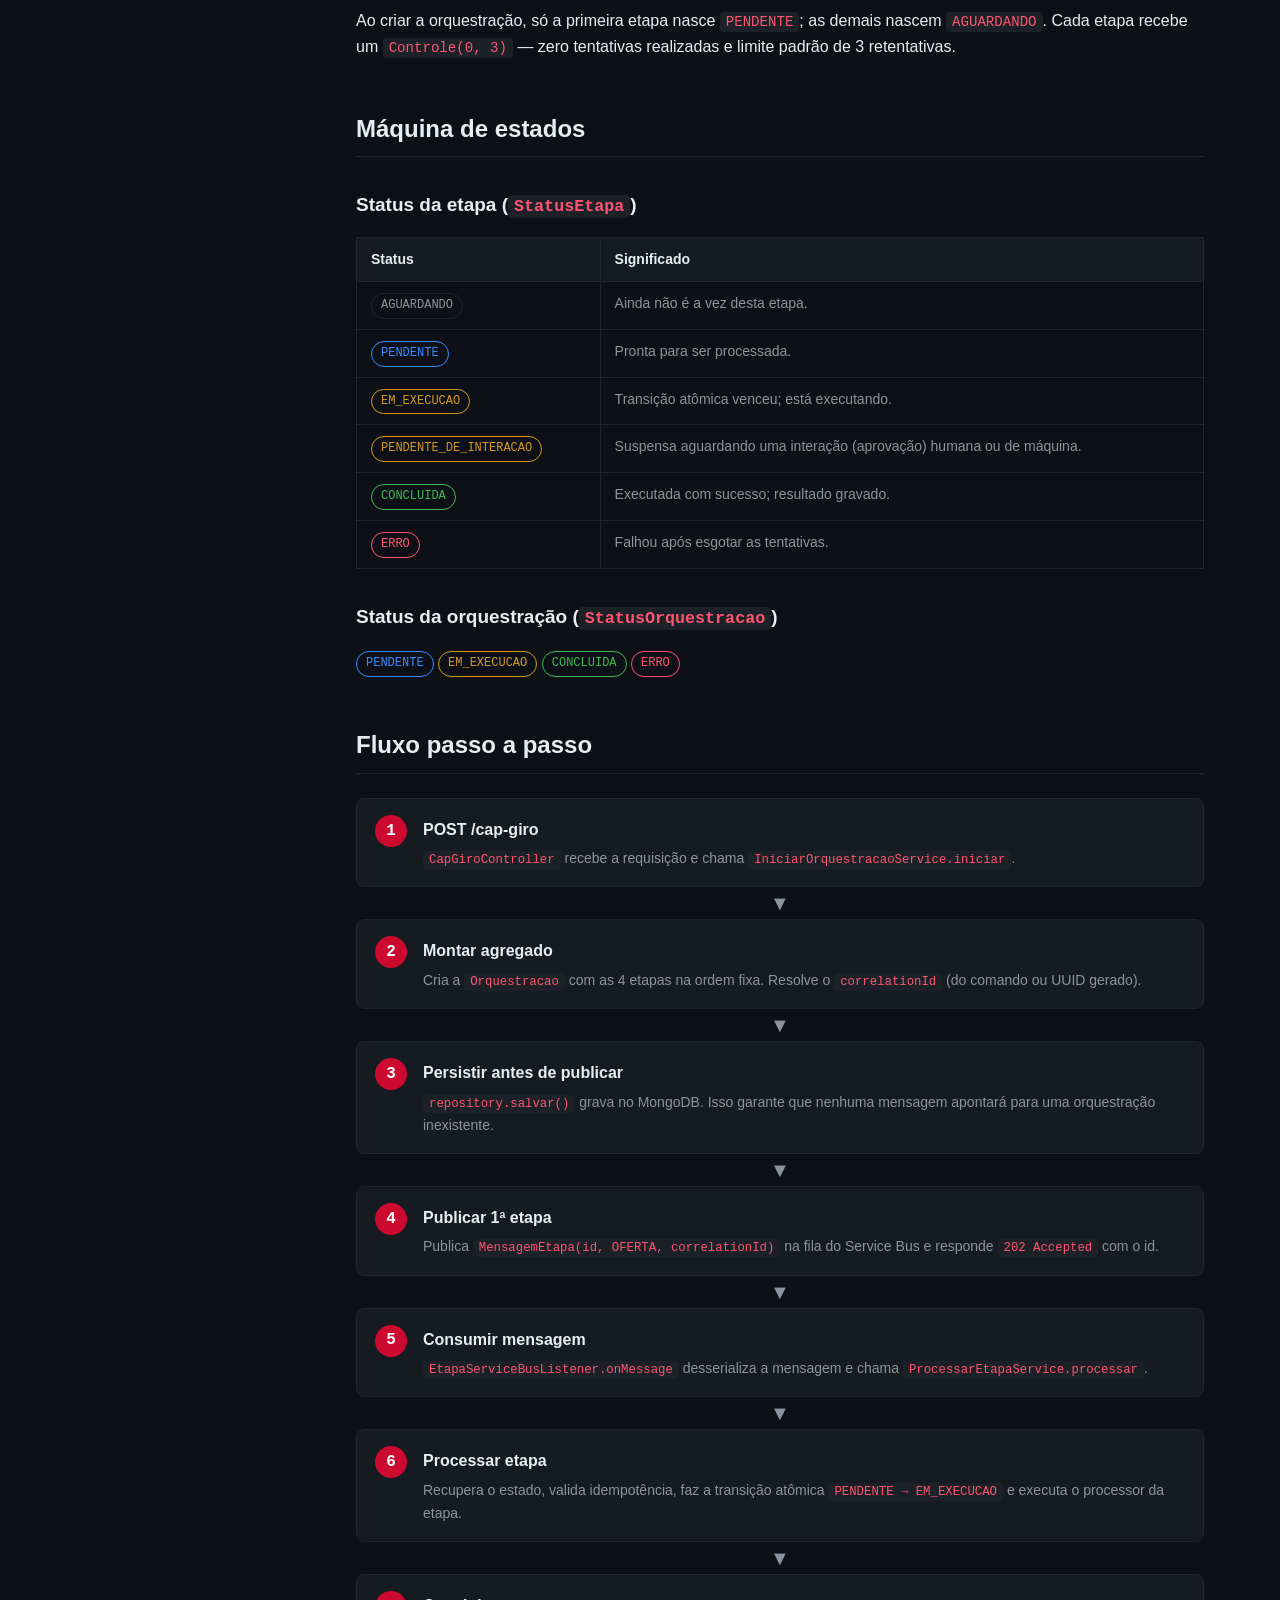
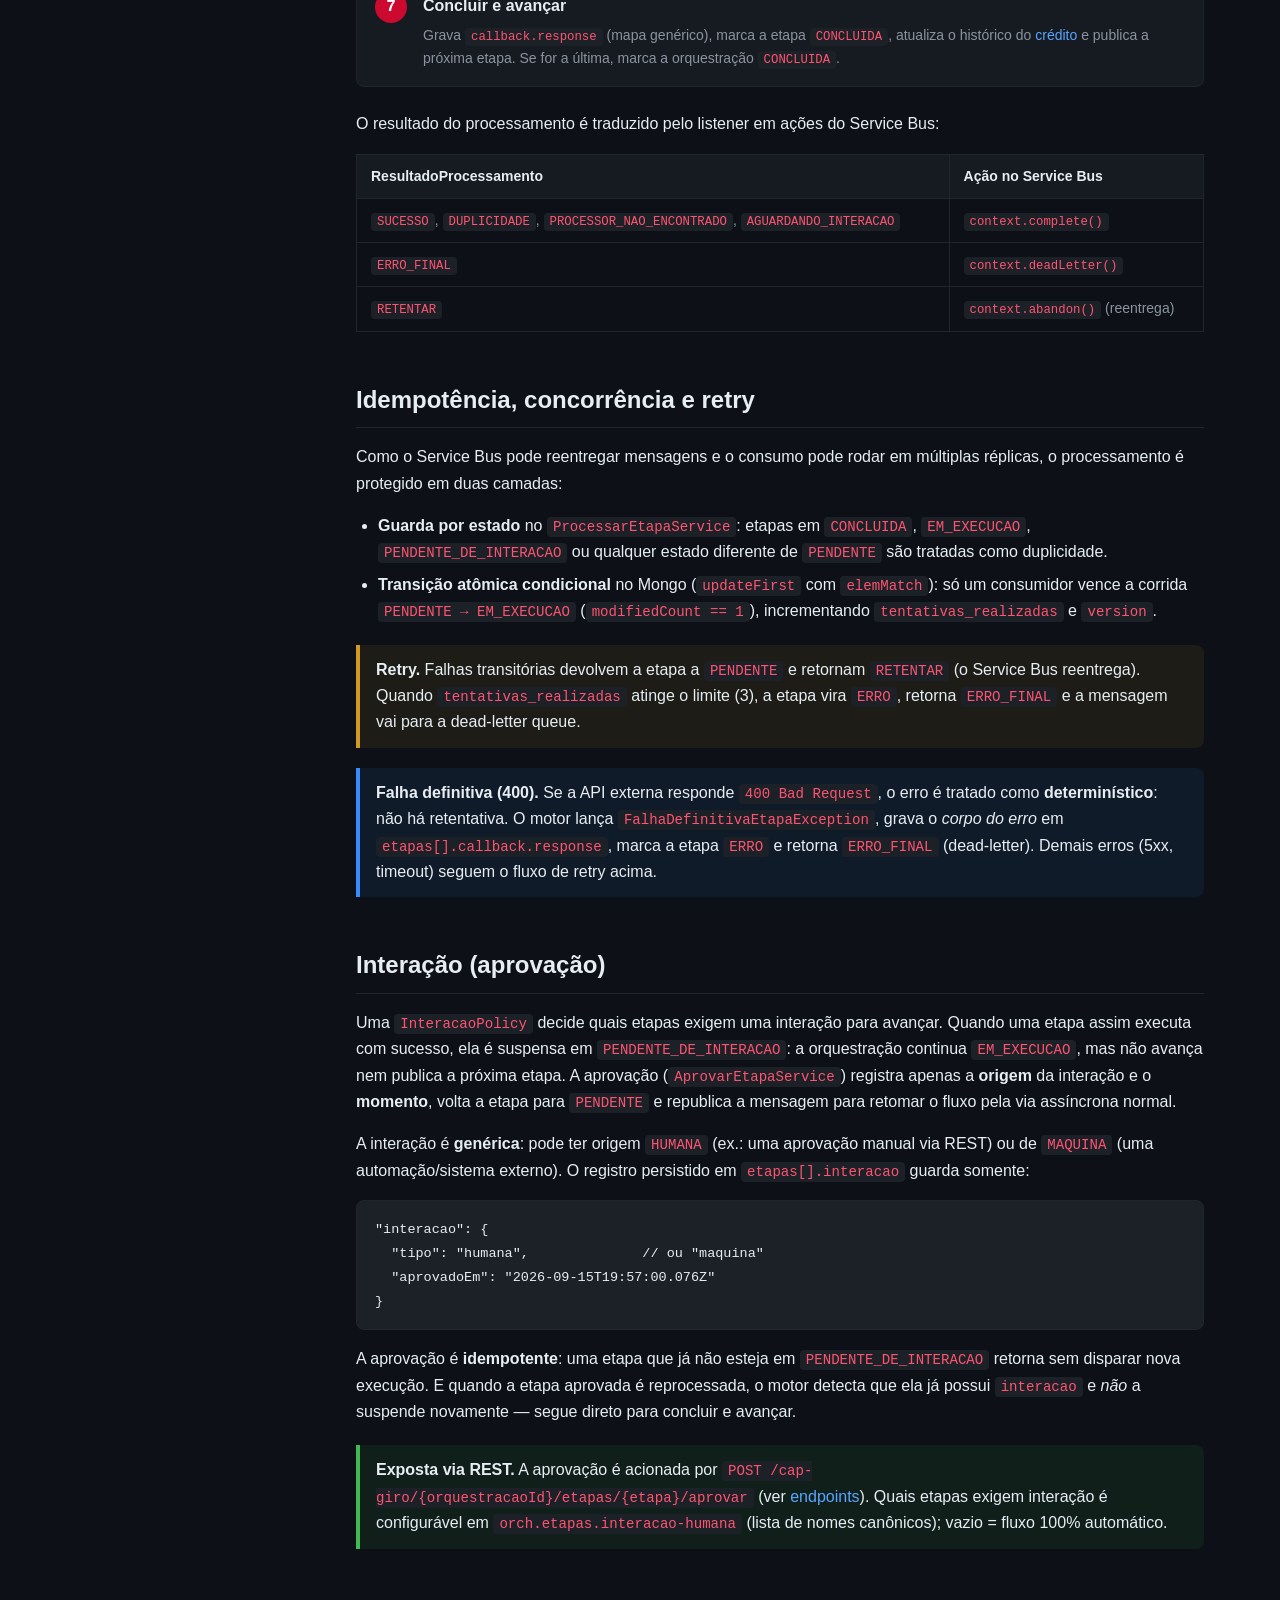
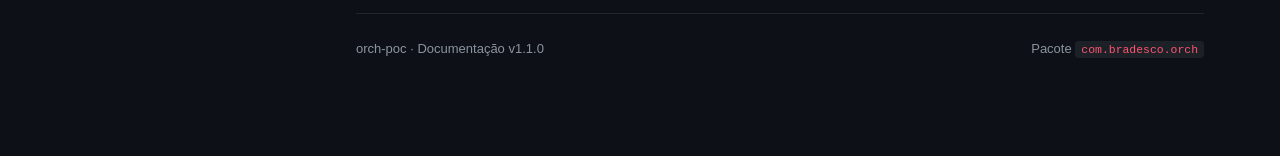
==== commit 9576b77f: "FEAT(ETAPAS)" ====
--- a/docs/index.html
+++ b/docs/index.html
@@ -29,6 +29,8 @@
             <a href="#fluxo" class="sub">Fluxo passo a passo</a>
             <a href="#idempotencia" class="sub">Idempotência e retry</a>
             <a href="#interacao" class="sub">Interação (aprovação)</a>
+            <a href="#encadeamento" class="sub">Encadeamento entre etapas</a>
+            <a href="#credito" class="sub">Crédito (negócio)</a>
         </nav>
     </aside>
 
@@ -72,7 +74,7 @@
                 <h3>Application</h3>
                 <p>Casos de uso: <code>IniciarOrquestracaoService</code>,
                 <code>ProcessarEtapaService</code>, <code>ConsultarOrquestracaoService</code>,
-                <code>AprovarEtapaService</code>.</p>
+                <code>ConsultarCreditoService</code>, <code>AprovarEtapaService</code>.</p>
             </div>
             <div class="card">
                 <h3>Adapters IN</h3>
@@ -81,8 +83,9 @@
             </div>
             <div class="card">
                 <h3>Adapters OUT</h3>
-                <p>Mongo (<code>OrquestracaoRepository</code>), Service Bus
-                (<code>MensagemPublisher</code>), processors de etapa e <code>InteracaoPolicy</code>.</p>
+                <p>Mongo (<code>OrquestracaoRepository</code>, <code>CreditoRepository</code>),
+                Service Bus (<code>MensagemPublisher</code>), processors de etapa,
+                <code>InteracaoPolicy</code> e manipuladores de entrada.</p>
             </div>
         </div>
         <div class="note tip">
@@ -194,7 +197,8 @@
                 <div class="num">7</div>
                 <div class="body">
                     <h4>Concluir e avançar</h4>
-                    <p>Grava <code>callback.response</code>, marca a etapa <code>CONCLUIDA</code> e
+                    <p>Grava <code>callback.response</code> (mapa genérico), marca a etapa
+                    <code>CONCLUIDA</code>, atualiza o histórico do <a href="#credito">crédito</a> e
                     publica a próxima etapa. Se for a última, marca a orquestração
                     <code>CONCLUIDA</code>.</p>
                 </div>
@@ -236,6 +240,14 @@
             <code>tentativas_realizadas</code> atinge o limite (3), a etapa vira <code>ERRO</code>,
             retorna <code>ERRO_FINAL</code> e a mensagem vai para a dead-letter queue.
         </div>
+        <div class="note">
+            <strong>Falha definitiva (400).</strong> Se a API externa responde
+            <code>400 Bad Request</code>, o erro é tratado como <strong>determinístico</strong>: não
+            há retentativa. O motor lança <code>FalhaDefinitivaEtapaException</code>, grava o
+            <em>corpo do erro</em> em <code>etapas[].callback.response</code>, marca a etapa
+            <code>ERRO</code> e retorna <code>ERRO_FINAL</code> (dead-letter). Demais erros (5xx,
+            timeout) seguem o fluxo de retry acima.
+        </div>
 
         <!-- ---------- Interação (aprovação) ---------- -->
         <h2 id="interacao">Interação (aprovação)</h2>
